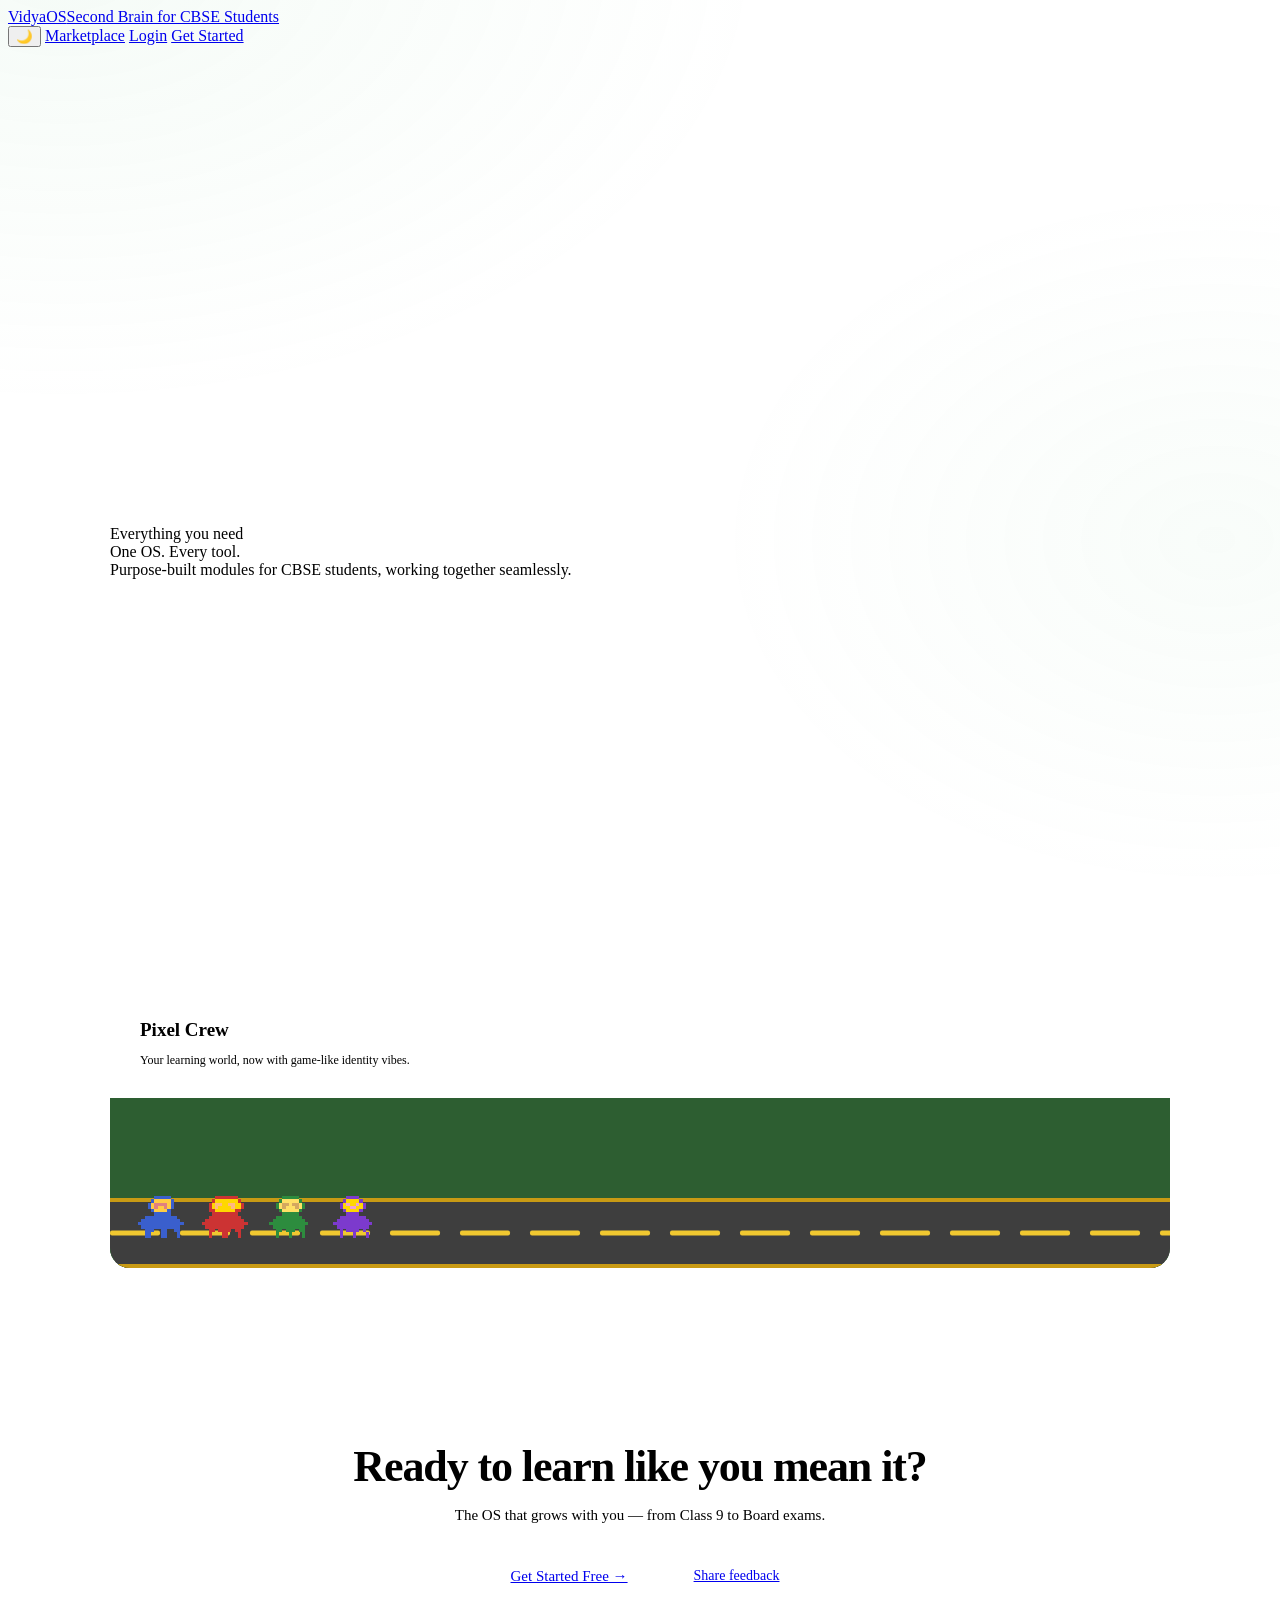
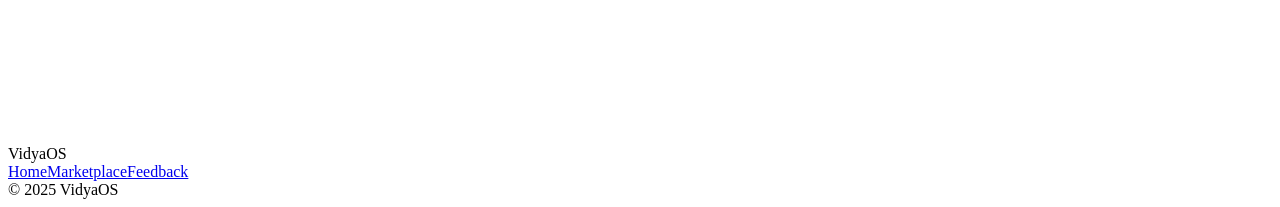
==== index.html @ 76fd6a8d "Rename marketplace index.html to index.html" ====
<!DOCTYPE html>
<html lang="en" data-theme="dark">
<head>
  <meta charset="UTF-8"/><meta name="viewport" content="width=device-width, initial-scale=1.0"/>
  <title>VidyaOS — Second Brain for CBSE Students</title>
  <link href="https://fonts.googleapis.com/css2?family=Plus+Jakarta+Sans:wght@300;400;500;600;700;800&display=swap" rel="stylesheet"/>
  <link rel="stylesheet" href="shared.css"/>
  <style>
    body::after{content:'';position:fixed;inset:0;z-index:-1;pointer-events:none;background:radial-gradient(ellipse 700px 450px at 5% -5%,rgba(125,206,148,.08),transparent),radial-gradient(ellipse 500px 350px at 95% 60%,rgba(125,206,148,.05),transparent);}
    .hero{max-width:1060px;margin:0 auto;padding:86px 32px 64px;display:grid;grid-template-columns:1fr 400px;gap:52px;align-items:center;}
    .eyebrow{display:inline-flex;align-items:center;gap:8px;padding:5px 14px;border:1px solid rgba(125,206,148,.3);border-radius:100px;background:rgba(125,206,148,.08);margin-bottom:22px;opacity:0;animation:rise .4s var(--ease-out) .15s forwards;}
    .edot{width:6px;height:6px;border-radius:50%;background:var(--lime);box-shadow:0 0 8px var(--lime);animation:pdot 2.2s ease infinite;}
    @keyframes pdot{0%,100%{opacity:1;transform:scale(1)}50%{opacity:.4;transform:scale(.7)}}
    .etxt{font-size:11px;font-weight:700;color:var(--lime);letter-spacing:.1em;text-transform:uppercase;}
    .hero-head{font-size:clamp(36px,5.2vw,62px);font-weight:800;line-height:1.06;letter-spacing:-.025em;color:var(--text);opacity:0;animation:rise .5s var(--ease-out) .25s forwards;}
    .hero-line2{display:flex;align-items:baseline;gap:.3em;white-space:nowrap;line-height:1.1;}
    .carousel-clip{display:inline-block;overflow:hidden;vertical-align:bottom;height:1.1em;}
    .carousel-inner{display:flex;flex-direction:column;transition:transform .5s cubic-bezier(.4,0,.2,1);will-change:transform;}
    .c-item{display:flex;align-items:center;height:1.1em;font-size:clamp(36px,5.2vw,62px);font-weight:800;letter-spacing:-.025em;white-space:nowrap;}
    .c-item:nth-child(1){color:var(--lime);}.c-item:nth-child(2){color:#f0a030;}.c-item:nth-child(3){color:#e0607a;}.c-item:nth-child(4){color:#60c8e8;}
    .hero-sub{font-size:17px;font-weight:400;line-height:1.65;color:var(--text2);margin:20px 0 30px;max-width:450px;opacity:0;animation:rise .5s var(--ease-out) .45s forwards;}
    .hero-btns{display:flex;gap:11px;opacity:0;animation:rise .5s var(--ease-out) .55s forwards;}
    .blg{padding:13px 28px;font-size:14px;border-radius:11px;}
    .blgg{padding:12px 22px;font-size:14px;border-radius:11px;border:1px solid var(--border2);}
    .hcard{background:var(--surface);border:1px solid var(--border);border-radius:20px;overflow:hidden;opacity:0;transform:translateY(22px) scale(.98);animation:crise .6s var(--ease-out) .5s forwards;transition:background .3s,border-color .3s;}
    @keyframes crise{to{opacity:1;transform:none}}
    .hctop{padding:12px 18px;border-bottom:1px solid var(--border);display:flex;align-items:center;justify-content:space-between;}
    .hclbl{font-size:10px;font-weight:600;color:var(--text3);letter-spacing:.08em;text-transform:uppercase;}
    .wdots{display:flex;gap:5px;}.wd{width:9px;height:9px;border-radius:50%;}
    .hcbody{padding:20px 18px;}
    .mpill{background:var(--surface2);border:1px solid var(--border);border-radius:12px;padding:16px;cursor:pointer;transition:transform .22s var(--ease),border-color .22s;will-change:transform;}
    .mpill:hover{transform:translateY(-3px);border-color:rgba(125,206,148,.35);}
    .micon{width:38px;height:38px;border-radius:9px;background:var(--lime-soft);border:1px solid rgba(125,206,148,.2);display:flex;align-items:center;justify-content:center;font-size:16px;margin-bottom:12px;}
    .mname{font-size:14px;font-weight:700;color:var(--text);margin-bottom:4px;}
    .mdesc{font-size:12px;color:var(--text2);line-height:1.55;margin-bottom:10px;}
    .mcta{font-size:11px;font-weight:700;color:var(--lime);letter-spacing:.06em;text-transform:uppercase;display:inline-flex;align-items:center;gap:4px;transition:gap .18s;cursor:pointer;}
    .mcta:hover{gap:8px;}
    .sdots{display:flex;gap:5px;margin-top:16px;justify-content:center;}
    .sdot{width:20px;height:3px;border-radius:2px;background:var(--border2);cursor:pointer;transition:background .2s,width .25s var(--ease);}
    .sdot.on{background:var(--lime);width:30px;}
    .feats{max-width:1060px;margin:0 auto;padding:0 32px 80px;}
    .fg{display:grid;grid-template-columns:repeat(3,1fr);gap:12px;}
    .fc{background:var(--surface);border:1px solid var(--border);border-radius:16px;padding:22px;text-decoration:none;display:block;position:relative;overflow:hidden;transition:transform .22s var(--ease),border-color .22s,background .3s;will-change:transform;opacity:0;transform:translateY(16px);}
    .fc::after{content:'';position:absolute;inset:0;background:radial-gradient(circle at 0% 0%,var(--lime-soft),transparent 55%);opacity:0;transition:opacity .28s;}
    .fc:hover{transform:translateY(-4px);border-color:rgba(125,206,148,.28);}.fc:hover::after{opacity:1;}
    .fc.in{animation:rise .45s var(--ease-out) forwards;}
    .fi{width:42px;height:42px;border-radius:10px;background:var(--surface2);border:1px solid var(--border);display:flex;align-items:center;justify-content:center;font-size:18px;margin-bottom:14px;transition:background .22s,border-color .22s;position:relative;z-index:1;}
    .fc:hover .fi{background:var(--lime-soft);border-color:rgba(125,206,148,.3);}
    .fn{font-size:15px;font-weight:700;color:var(--text);margin-bottom:5px;position:relative;z-index:1;}
    .fd{font-size:12px;color:var(--text2);line-height:1.65;position:relative;z-index:1;}
    .fa{position:absolute;bottom:17px;right:17px;z-index:1;font-size:13px;color:var(--text3);opacity:0;transform:translate(-4px,4px);transition:opacity .18s,transform .18s;}
    .fc:hover .fa{opacity:1;transform:none;}
    .pxs{max-width:1060px;margin:0 auto;padding:0 32px 80px;}
    .pxstage{background:var(--surface);border:1px solid var(--border);border-radius:20px;overflow:hidden;transition:background .3s,border-color .3s;}
    .pxtop{padding:26px 30px 18px;}.pxtop h3{font-size:19px;font-weight:800;color:var(--text);margin-bottom:2px;}.pxtop p{font-size:12px;color:var(--text3);}
    .rs{position:relative;height:170px;background:#2d5e31;overflow:hidden;}
    #gc{display:block;width:100%;height:100%;image-rendering:pixelated;position:absolute;top:0;left:0;}
    .rstrip{position:absolute;bottom:0;width:100%;height:70px;background:#3e3e3e;z-index:3;}
    .rstrip::before{content:'';position:absolute;top:0;left:0;right:0;height:4px;background:#c89a14;}
    .rstrip::after{content:'';position:absolute;bottom:0;left:0;right:0;height:4px;background:#c89a14;}
    .rdashes{position:absolute;top:50%;width:200%;height:5px;transform:translateY(-50%);display:flex;animation:rdsh 1.7s linear infinite;z-index:4;}
    @keyframes rdsh{from{transform:translateY(-50%) translateX(0)}to{transform:translateY(-50%) translateX(-50%)}}
    .rd{width:50px;height:5px;background:#f0c830;margin-right:20px;border-radius:2px;flex-shrink:0;}
    .pavs{position:absolute;bottom:20px;left:28px;display:flex;gap:12px;z-index:5;}
    canvas.av{image-rendering:pixelated;width:52px;height:52px;display:block;}
    .ctasec{max-width:1060px;margin:0 auto;padding:0 32px 90px;}
    .ctain{background:var(--surface);border:1px solid var(--border);border-radius:20px;padding:56px 44px;text-align:center;position:relative;overflow:hidden;transition:background .3s,border-color .3s;}
    .ctain::before{content:'';position:absolute;top:0;left:50%;transform:translateX(-50%);width:500px;height:1px;background:linear-gradient(90deg,transparent,var(--lime),transparent);}
    .ctag{position:absolute;top:-60px;left:50%;transform:translateX(-50%);width:340px;height:160px;background:radial-gradient(ellipse,var(--lime-glow),transparent 70%);pointer-events:none;}
    .ctah{font-size:clamp(24px,4vw,44px);font-weight:800;letter-spacing:-.025em;color:var(--text);margin-bottom:11px;position:relative;}
    .ctas{font-size:15px;color:var(--text2);margin-bottom:30px;position:relative;}
    .ctabtns{display:flex;align-items:center;justify-content:center;gap:12px;position:relative;}
    @media(max-width:860px){.hero{grid-template-columns:1fr;padding:60px 24px 48px;}.hcard{display:none;}.fg{grid-template-columns:repeat(2,1fr);}}
    @media(max-width:540px){.fg{grid-template-columns:1fr;}.ctain{padding:36px 22px;}.ctabtns{flex-direction:column;}}
  </style>
</head>
<body>
<nav style="animation:sdown .45s ease forwards;">
  <div class="ni">
    <a href="index.html" class="brand"><span class="bn">VidyaOS</span><span class="bt">Second Brain for CBSE Students</span></a>
    <div class="nr">
      <button class="tt" id="tt" aria-label="Toggle theme">🌙</button>
      <a href="marketplace.html" class="btn bg_">Marketplace</a>
      <a href="#" class="btn bg_">Login</a>
      <a href="#" class="btn bp">Get Started</a>
    </div>
  </div>
</nav>
<section class="hero">
  <div>
    <div class="eyebrow"><div class="edot"></div><span class="etxt">AI Learning Operating System</span></div>
    <div class="hero-head">
      CBSE learning,<br>
      <div class="hero-line2">
        <span>now&nbsp;</span>
        <span class="carousel-clip" id="clip">
          <span class="carousel-inner" id="ci">
            <span class="c-item">smarter.</span>
            <span class="c-item">faster.</span>
            <span class="c-item">together.</span>
            <span class="c-item">yours.</span>
          </span>
        </span>
      </div>
    </div>
    <p class="hero-sub">Plan your syllabus, ask Vidya your doubts, track your streak. Everything a CBSE student needs — in one place.</p>
    <div class="hero-btns">
      <a href="#" class="btn bp blg">Launch Dashboard →</a>
      <a href="#features" class="btn bg_ blgg">See what's inside</a>
    </div>
  </div>
  <div class="hcard">
    <div class="hctop"><span class="hclbl">Live module preview</span><div class="wdots"><div class="wd" style="background:#ff5f57"></div><div class="wd" style="background:#ffbd2e"></div><div class="wd" style="background:#28c840"></div></div></div>
    <div class="hcbody">
      <div class="mpill"><div class="micon" id="hi">🧠</div><div class="mname" id="hn">AI Doubt Solver</div><div class="mdesc" id="hd">Get CBSE-structured answers with steps, formulas, and exam tips.</div><span class="mcta">Open module →</span></div>
      <div class="sdots" id="sd"></div>
    </div>
  </div>
</section>
<section class="feats" id="features">
  <div class="sh rev"><span class="slbl">Everything you need</span><div class="sttl">One OS. Every tool.</div><div class="ssub">Purpose-built modules for CBSE students, working together seamlessly.</div></div>
  <div class="fg">
    <a href="#" class="fc" data-d="0"><div class="fi">🚀</div><div class="fn">Dashboard</div><div class="fd">Your AI command centre. Streaks, tasks, Vidya — one glance.</div><div class="fa">↗</div></a>
    <a href="#" class="fc" data-d="1"><div class="fi">⚡</div><div class="fn">Tasks</div><div class="fd">Drag-drop sessions with focus timers and syllabus awareness.</div><div class="fa">↗</div></a>
    <a href="#" class="fc" data-d="2"><div class="fi">💾</div><div class="fn">Memory</div><div class="fd">Smart notes, AI summaries, and spaced-repetition flashcards.</div><div class="fa">↗</div></a>
    <a href="#" class="fc" data-d="3"><div class="fi">📊</div><div class="fn">Analytics</div><div class="fd">XP, streaks, and growth charts that mean something.</div><div class="fa">↗</div></a>
    <a href="marketplace.html" class="fc" data-d="4"><div class="fi">🛒</div><div class="fn">Marketplace</div><div class="fd">Buy and sell CBSE notes, books, and study packs — peer to peer.</div><div class="fa">↗</div></a>
    <a href="#" class="fc" data-d="5"><div class="fi">🔥</div><div class="fn">Streak</div><div class="fd">Daily goals, XP rewards, streak shields to keep momentum.</div><div class="fa">↗</div></a>
  </div>
</section>
<section class="pxs">
  <div class="pxstage rev">
    <div class="pxtop"><h3>Pixel Crew</h3><p>Your learning world, now with game-like identity vibes.</p></div>
    <div class="rs"><canvas id="gc"></canvas><div class="rstrip"><div class="rdashes" id="rdashes"></div></div><div class="pavs" id="pav"></div></div>
  </div>
</section>
<section class="ctasec">
  <div class="ctain rev">
    <div class="ctag"></div>
    <h2 class="ctah">Ready to learn like you mean it?</h2>
    <p class="ctas">The OS that grows with you — from Class 9 to Board exams.</p>
    <div class="ctabtns">
      <a href="#" class="btn bp" style="padding:14px 32px;font-size:15px;border-radius:12px;">Get Started Free →</a>
      <a href="feedback.html" class="btn bg_" style="padding:13px 22px;font-size:14px;border-radius:12px;">Share feedback</a>
    </div>
  </div>
</section>
<footer><div class="fi2"><span class="fbrand">VidyaOS</span><div class="flinks"><a href="index.html">Home</a><a href="marketplace.html">Marketplace</a><a href="feedback.html">Feedback</a></div><span class="fcopy">© 2025 VidyaOS</span></div></footer>
<script>
const tt=document.getElementById('tt'),h=document.documentElement;let dk=true;
tt.onclick=()=>{dk=!dk;h.setAttribute('data-theme',dk?'dark':'light');tt.textContent=dk?'🌙':'☀️';tt.style.transform='scale(1.15) rotate(22deg)';setTimeout(()=>tt.style.transform='',280);};
// CAROUSEL — JS translateY on fixed item heights
const items=[...document.querySelectorAll('.c-item')];
const inner=document.getElementById('ci'),clip=document.getElementById('clip');
let cidx=0;
function setClip(){const h2=items[0].offsetHeight;clip.style.height=h2+'px';let maxW=0;items.forEach(it=>{maxW=Math.max(maxW,it.scrollWidth);});clip.style.width=maxW+'px';}
function nextC(){cidx=(cidx+1)%items.length;inner.style.transform=`translateY(-${cidx*items[0].offsetHeight}px)`;}
setTimeout(()=>{setClip();setInterval(nextC,2400);},300);
window.addEventListener('resize',setClip,{passive:true});
// REVEAL
document.querySelectorAll('.rev').forEach(el=>new IntersectionObserver((es,o)=>es.forEach(e=>{if(e.isIntersecting){e.target.classList.add('vis');o.unobserve(e.target);}}),{threshold:.1}).observe(el));
document.querySelectorAll('.fc').forEach(c=>new IntersectionObserver((es,o)=>es.forEach(e=>{if(e.isIntersecting){setTimeout(()=>e.target.classList.add('in'),+e.target.dataset.d*70);o.unobserve(e.target);}}),{threshold:.08}).observe(c));
// SLIDES
const sls=[{i:'🧠',n:'AI Doubt Solver',d:'CBSE answers with steps, formulas, exam tips.'},{i:'📅',n:'Focus Planner',d:'Plan sessions, run focus mode, keep streak alive.'},{i:'📚',n:'Memory Bank',d:'Notes, summaries, flashcards — synced everywhere.'}];
const sdEl=document.getElementById('sd'),hI=document.getElementById('hi'),hN=document.getElementById('hn'),hD=document.getElementById('hd'),pill=document.querySelector('.mpill');
let cur=0;sls.forEach((_,i)=>{const d=document.createElement('div');d.className='sdot'+(i===0?' on':'');d.onclick=()=>go(i);sdEl.appendChild(d);});
function go(i){cur=i;pill.style.cssText='opacity:0;transform:translateY(6px);transition:opacity .2s,transform .2s;';setTimeout(()=>{const s=sls[i];hI.textContent=s.i;hN.textContent=s.n;hD.textContent=s.d;pill.style.cssText='opacity:1;transform:none;transition:opacity .22s,transform .22s;';document.querySelectorAll('.sdot').forEach((d,j)=>d.classList.toggle('on',j===i));},130);}
setInterval(()=>go((cur+1)%sls.length),3400);
// ROAD
const rd=document.getElementById('rdashes');for(let i=0;i<48;i++){const d=document.createElement('div');d.className='rd';rd.appendChild(d);}
// SPRITES
function mkS(pal,px){const c=document.createElement('canvas');c.width=16;c.height=16;c.className='av';const ctx=c.getContext('2d');px.forEach((r,y)=>r.forEach((p,x)=>{if(p>0){ctx.fillStyle=pal[p-1];ctx.fillRect(x,y,1,1);}}));return c;}
[{pal:['#3a5fcd','#ffcc44','#e08080'],px:[[0,0,0,0,0,1,1,1,1,1,0,0,0,0,0,0],[0,0,0,0,1,2,2,2,2,2,1,0,0,0,0,0],[0,0,0,1,2,3,3,3,3,2,1,0,0,0,0,0],[0,0,0,1,2,3,2,2,3,2,1,0,0,0,0,0],[0,0,0,0,1,2,2,2,2,1,0,0,0,0,0,0],[0,0,0,0,0,1,1,1,1,1,0,0,0,0,0,0],[0,0,1,1,1,1,1,1,1,1,1,1,0,0,0,0],[0,1,1,1,1,1,1,1,1,1,1,1,1,0,0,0],[1,1,1,1,1,1,1,1,1,1,1,1,1,1,0,0],[0,1,1,1,1,1,1,1,1,1,1,1,1,0,0,0],[0,0,1,1,1,0,0,1,1,0,0,1,1,0,0,0],[0,0,1,1,0,0,0,1,1,0,0,0,1,0,0,0],[0,0,1,1,0,0,0,1,1,0,0,0,1,0,0,0],[0,0,0,0,0,0,0,0,0,0,0,0,0,0,0,0],[0,0,0,0,0,0,0,0,0,0,0,0,0,0,0,0],[0,0,0,0,0,0,0,0,0,0,0,0,0,0,0,0]]},{pal:['#cc3333','#ffd700','#ffb880'],px:[[0,0,0,0,1,1,1,1,1,1,1,0,0,0,0,0],[0,0,0,1,2,2,2,2,2,2,2,1,0,0,0,0],[0,0,1,2,3,3,2,2,3,3,2,2,1,0,0,0],[0,0,1,2,3,2,2,2,2,3,2,2,1,0,0,0],[0,0,1,1,2,2,2,2,2,2,1,1,0,0,0,0],[0,0,0,1,1,1,1,1,1,1,1,0,0,0,0,0],[0,0,1,1,1,1,1,1,1,1,1,1,0,0,0,0],[0,1,1,1,1,1,1,1,1,1,1,1,1,0,0,0],[1,1,1,1,1,1,1,1,1,1,1,1,1,1,0,0],[0,1,1,1,1,1,1,1,1,1,1,1,1,0,0,0],[0,0,1,1,0,1,1,1,1,0,1,1,0,0,0,0],[0,0,1,0,0,0,1,1,0,0,0,1,0,0,0,0],[0,0,1,0,0,0,1,1,0,0,0,1,0,0,0,0],[0,0,0,0,0,0,0,0,0,0,0,0,0,0,0,0],[0,0,0,0,0,0,0,0,0,0,0,0,0,0,0,0],[0,0,0,0,0,0,0,0,0,0,0,0,0,0,0,0]]},{pal:['#2d8c3e','#ffe066','#d4a860'],px:[[0,0,0,0,0,1,1,1,1,1,0,0,0,0,0,0],[0,0,0,0,1,2,2,2,2,2,1,0,0,0,0,0],[0,0,0,1,2,3,3,2,3,3,2,1,0,0,0,0],[0,0,0,1,2,3,2,2,2,3,2,1,0,0,0,0],[0,0,0,0,1,2,2,2,2,2,1,0,0,0,0,0],[0,0,0,0,0,1,1,1,1,1,0,0,0,0,0,0],[0,0,0,1,1,1,1,1,1,1,1,0,0,0,0,0],[0,0,1,1,1,1,1,1,1,1,1,1,0,0,0,0],[0,1,1,1,1,1,1,1,1,1,1,1,1,0,0,0],[0,0,1,1,1,1,1,1,1,1,1,1,0,0,0,0],[0,0,0,1,1,0,1,1,1,0,1,1,0,0,0,0],[0,0,0,1,0,0,0,1,0,0,0,1,0,0,0,0],[0,0,0,1,0,0,0,1,0,0,0,1,0,0,0,0],[0,0,0,0,0,0,0,0,0,0,0,0,0,0,0,0],[0,0,0,0,0,0,0,0,0,0,0,0,0,0,0,0],[0,0,0,0,0,0,0,0,0,0,0,0,0,0,0,0]]},{pal:['#7c3acd','#ffd700','#f0a0d0'],px:[[0,0,0,0,0,1,1,1,1,0,0,0,0,0,0,0],[0,0,0,0,1,2,2,2,2,1,0,0,0,0,0,0],[0,0,0,1,2,3,2,2,3,2,1,0,0,0,0,0],[0,0,0,1,2,2,3,3,2,2,1,0,0,0,0,0],[0,0,0,0,1,2,2,2,2,1,0,0,0,0,0,0],[0,0,0,0,0,1,1,1,1,0,0,0,0,0,0,0],[0,0,0,1,1,1,1,1,1,1,1,0,0,0,0,0],[0,0,1,1,1,1,1,1,1,1,1,1,0,0,0,0],[0,1,1,1,1,1,1,1,1,1,1,1,1,0,0,0],[0,0,1,1,1,1,1,1,1,1,1,1,0,0,0,0],[0,0,0,1,0,1,1,1,1,0,1,0,0,0,0,0],[0,0,0,1,0,0,0,1,0,0,0,1,0,0,0,0],[0,0,0,1,0,0,0,1,0,0,0,1,0,0,0,0],[0,0,0,0,0,0,0,0,0,0,0,0,0,0,0,0],[0,0,0,0,0,0,0,0,0,0,0,0,0,0,0,0],[0,0,0,0,0,0,0,0,0,0,0,0,0,0,0,0]]}].forEach(s=>document.getElementById('pav').appendChild(mkS(s.pal,s.px)));
// GRASS
const gC=document.getElementById('gc'),gx=gC.getContext('2d'),PX=4,GC=['#1b6120','#268a2c','#31aa38','#3cc444','#165619','#23742a'],TC=['#4ed458','#62e86c','#40c44a'];
function ig(){gC.width=gC.offsetWidth||900;gC.height=gC.offsetHeight||100;return bl();}
function bl(){const bs=[];for(let x=0;x<gC.width+PX*2;x+=PX*2)bs.push({x,col:GC[Math.floor(Math.random()*GC.length)],tip:TC[Math.floor(Math.random()*TC.length)],h:(3+Math.floor(Math.random()*5))*PX,phase:Math.random()*Math.PI*2,speed:.7+Math.random()*.9,sway:PX*(.4+Math.random()*.85)});return bs;}
let blades=ig(),raf;
function dg(ts){const t=ts/1000;gx.clearRect(0,0,gC.width,gC.height);gx.fillStyle='#1e5222';gx.fillRect(0,gC.height-PX,gC.width,PX);blades.forEach(b=>{const sw=Math.sin(t*b.speed+b.phase)*b.sway,st=Math.floor(b.h/PX);for(let i=0;i<st-1;i++){const px=Math.round((b.x+sw*(i/st))/PX)*PX,py=gC.height-(i+1)*PX;gx.fillStyle=b.col;gx.fillRect(px,py,PX,PX);}gx.fillStyle=b.tip;gx.fillRect(Math.round((b.x+sw)/PX)*PX,gC.height-b.h,PX,PX);});raf=requestAnimationFrame(dg);}
raf=requestAnimationFrame(dg);
window.addEventListener('resize',()=>{cancelAnimationFrame(raf);blades=ig();raf=requestAnimationFrame(dg);},{passive:true});
</script>
</body>
</html>
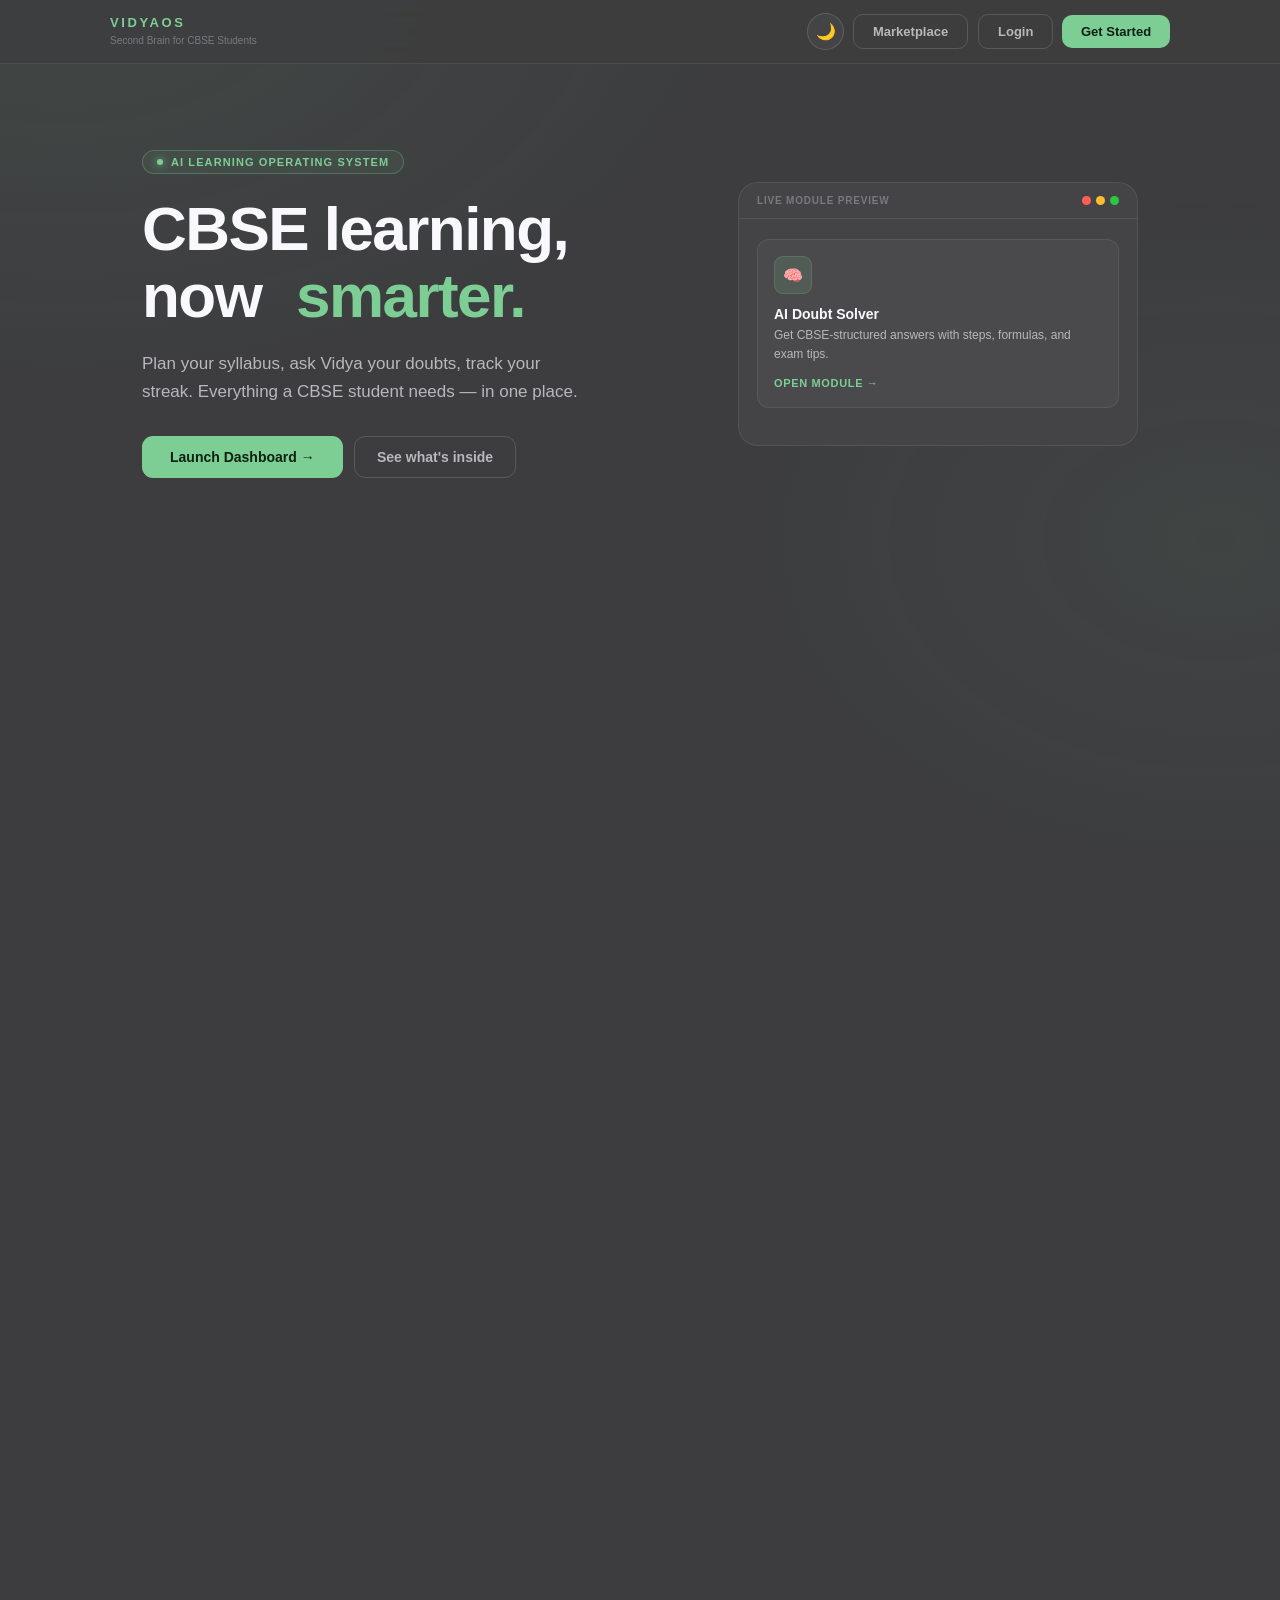
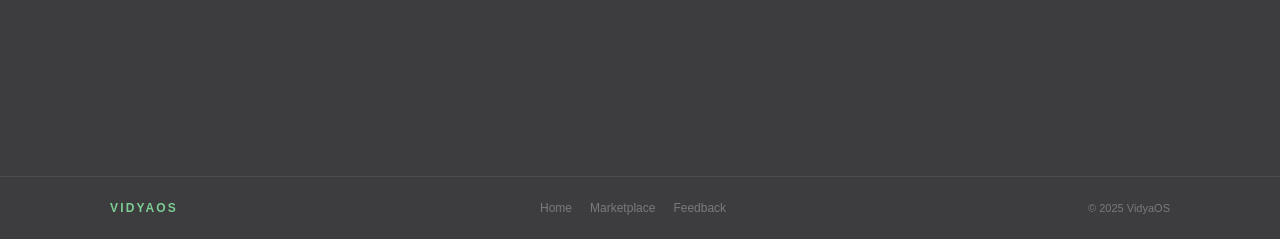
==== commit 50815382: "Implement pricing section with toggle feature Added a pricing section with plans and toggle function" ====
--- a/index.html
+++ b/index.html
@@ -179,6 +179,165 @@
 function dg(ts){const t=ts/1000;gx.clearRect(0,0,gC.width,gC.height);gx.fillStyle='#1e5222';gx.fillRect(0,gC.height-PX,gC.width,PX);blades.forEach(b=>{const sw=Math.sin(t*b.speed+b.phase)*b.sway,st=Math.floor(b.h/PX);for(let i=0;i<st-1;i++){const px=Math.round((b.x+sw*(i/st))/PX)*PX,py=gC.height-(i+1)*PX;gx.fillStyle=b.col;gx.fillRect(px,py,PX,PX);}gx.fillStyle=b.tip;gx.fillRect(Math.round((b.x+sw)/PX)*PX,gC.height-b.h,PX,PX);});raf=requestAnimationFrame(dg);}
 raf=requestAnimationFrame(dg);
 window.addEventListener('resize',()=>{cancelAnimationFrame(raf);blades=ig();raf=requestAnimationFrame(dg);},{passive:true});
+  <!-- ================= PRICING SECTION START ================= -->
+<section class="bg-zinc-50 font-sans text-zinc-900 pb-20 pt-20" id="pricing">
+  <!-- Header -->
+  <div class="max-w-7xl mx-auto px-4 text-center mb-16">
+    <div class="inline-flex items-center gap-2 px-3 py-1 rounded-full bg-indigo-50 border border-indigo-100 text-indigo-600 text-sm font-medium mb-6 font-mono">
+      <span class="flex h-2 w-2 rounded-full bg-indigo-600"></span>
+      VidyaOS v2.0 Pricing
+    </div>
+    <h2 class="text-4xl md:text-5xl font-bold tracking-tight text-zinc-900 mb-4">Ready to learn like you mean it?</h2>
+    <p class="text-lg text-zinc-600 max-w-2xl mx-auto mb-10">The OS that grows with you — from Class 9 to Board exams. Compare our plans and choose the blueprint that fits your study style.</p>
+
+    <!-- Monthly / Yearly Toggle -->
+    <div class="flex items-center justify-center gap-3">
+      <span id="monthly-label" class="text-sm font-medium text-zinc-500 transition-colors">Monthly</span>
+      <button id="billing-toggle" onclick="toggleBilling()" class="relative inline-flex h-6 w-11 items-center rounded-full bg-indigo-600 transition-colors focus:outline-none">
+        <!-- The Toggle Knob -->
+        <span id="toggle-knob" class="inline-block h-4 w-4 transform rounded-full bg-white shadow transition-transform translate-x-6"></span>
+      </button>
+      <span id="yearly-label" class="text-sm font-medium text-zinc-900 flex items-center gap-2 transition-colors">
+        Yearly <span class="px-2 py-0.5 rounded-full bg-emerald-100 text-emerald-800 text-xs font-bold uppercase tracking-wide">Save 20%</span>
+      </span>
+    </div>
+  </div>
+
+  <!-- Pricing Table -->
+  <div class="max-w-5xl mx-auto px-4 overflow-x-auto pb-10">
+    <table class="w-full text-left border-collapse min-w-[800px]">
+      <thead>
+        <tr>
+          <th class="w-1/4 pb-8 pl-4 pr-4 align-bottom">
+            <div class="text-xl font-bold font-mono tracking-tight">Compare plans</div>
+          </th>
+          
+          <!-- Starter Plan -->
+          <th class="w-1/4 pb-8 px-4 text-center align-bottom">
+            <div class="rounded-3xl p-6 border border-zinc-200 bg-white">
+              <h3 class="text-lg font-bold text-zinc-900 mb-2">Starter</h3>
+              <div class="flex items-baseline justify-center gap-1 mb-4">
+                <span class="text-4xl font-bold tracking-tight text-zinc-900">Free</span>
+              </div>
+              <p class="text-xs text-zinc-500 mb-6 font-normal">Get organized and track your syllabus.</p>
+              <button class="w-full py-2.5 px-4 rounded-xl font-semibold text-sm transition-all bg-zinc-800 text-white hover:bg-zinc-700 active:scale-95">Get Started</button>
+            </div>
+          </th>
+
+          <!-- Pro Plan -->
+          <th class="w-1/4 pb-8 px-4 text-center align-bottom relative">
+            <div class="absolute top-0 left-1/2 -translate-x-1/2 -translate-y-6">
+              <span class="bg-indigo-600 text-white text-xs font-bold px-3 py-1 rounded-full uppercase tracking-wider">Most Popular</span>
+            </div>
+            <div class="rounded-3xl p-6 border border-indigo-200 bg-white shadow-xl shadow-indigo-900/5">
+              <h3 class="text-lg font-bold text-zinc-900 mb-2">Pro</h3>
+              <div class="flex items-baseline justify-center gap-1 mb-4 h-10 transition-all">
+                <span id="price-pro" class="text-4xl font-bold tracking-tight text-zinc-900 transition-opacity duration-300">₹239</span>
+                <span class="text-sm text-zinc-500 font-medium">/mo</span>
+              </div>
+              <p class="text-xs text-zinc-500 mb-6 font-normal">Unlock Vidya AI and spaced-repetition.</p>
+              <button class="w-full py-2.5 px-4 rounded-xl font-semibold text-sm transition-all bg-indigo-600 text-white hover:bg-indigo-500 active:scale-95 shadow-lg shadow-indigo-500/20">Upgrade to Pro</button>
+            </div>
+          </th>
+
+          <!-- Legend Plan -->
+          <th class="w-1/4 pb-8 px-4 text-center align-bottom">
+            <div class="rounded-3xl p-6 border border-zinc-200 bg-white">
+              <h3 class="text-lg font-bold text-zinc-900 mb-2">Legend</h3>
+              <div class="flex items-baseline justify-center gap-1 mb-4 h-10">
+                <span id="price-legend" class="text-4xl font-bold tracking-tight text-zinc-900 transition-opacity duration-300">₹479</span>
+                <span class="text-sm text-zinc-500 font-medium">/mo</span>
+              </div>
+              <p class="text-xs text-zinc-500 mb-6 font-normal">The OS for 95%+ board achievers.</p>
+              <button class="w-full py-2.5 px-4 rounded-xl font-semibold text-sm transition-all bg-zinc-800 text-white hover:bg-zinc-700 active:scale-95">Go Legend</button>
+            </div>
+          </th>
+        </tr>
+      </thead>
+      
+      <tbody class="divide-y divide-zinc-200 border-t border-zinc-200">
+        <!-- Category header -->
+        <tr>
+          <th colspan="4" class="py-6 pl-4 text-sm font-bold tracking-wider text-zinc-900 uppercase pt-12">Core Productivity</th>
+        </tr>
+        
+        <!-- Feature Rows -->
+        <tr class="hover:bg-black/[0.02]">
+          <td class="py-4 pl-4 font-medium text-sm text-zinc-700">Syllabus Tracker</td>
+          <td class="text-center py-4 text-indigo-500">✓</td>
+          <td class="text-center py-4 text-indigo-500">✓</td>
+          <td class="text-center py-4 text-indigo-500">✓</td>
+        </tr>
+        <tr class="hover:bg-black/[0.02]">
+          <td class="py-4 pl-4 font-medium text-sm text-zinc-700">Smart Notes Storage</td>
+          <td class="text-center py-4 text-sm font-mono">50 Notes</td>
+          <td class="text-center py-4 text-sm font-mono">Unlimited</td>
+          <td class="text-center py-4 text-sm font-mono">Unlimited</td>
+        </tr>
+
+        <!-- Category header -->
+        <tr>
+          <th colspan="4" class="py-6 pl-4 text-sm font-bold tracking-wider text-zinc-900 uppercase pt-8">Vidya AI Superpowers</th>
+        </tr>
+        <tr class="hover:bg-black/[0.02]">
+          <td class="py-4 pl-4 font-medium text-sm text-zinc-700">AI Doubt Resolution</td>
+          <td class="text-center py-4 text-sm font-mono">10 / day</td>
+          <td class="text-center py-4 text-sm font-mono">Unlimited</td>
+          <td class="text-center py-4 text-sm font-mono">Unlimited</td>
+        </tr>
+        <tr class="hover:bg-black/[0.02]">
+          <td class="py-4 pl-4 font-medium text-sm text-zinc-700">Priority Processing (GPT-4)</td>
+          <td class="text-center py-4 text-zinc-300">—</td>
+          <td class="text-center py-4 text-zinc-300">—</td>
+          <td class="text-center py-4 text-indigo-500">✓</td>
+        </tr>
+      </tbody>
+    </table>
+  </div>
+</section>
+
+<!-- Lightweight Javascript to handle the Monthly / Yearly flip animation -->
+<script>
+  let isYearly = true;
+  
+  function toggleBilling() {
+    isYearly = !isYearly;
+    const knob = document.getElementById('toggle-knob');
+    const bgToggle = document.getElementById('billing-toggle');
+    const mLabel = document.getElementById('monthly-label');
+    const yLabel = document.getElementById('yearly-label');
+    
+    // Animate numbers by fading them out and in
+    const pricePro = document.getElementById('price-pro');
+    const priceLegend = document.getElementById('price-legend');
+    
+    pricePro.style.opacity = '0';
+    priceLegend.style.opacity = '0';
+    
+    setTimeout(() => {
+      if(isYearly) {
+        knob.classList.replace('translate-x-1', 'translate-x-6');
+        bgToggle.classList.replace('bg-zinc-300', 'bg-indigo-600');
+        mLabel.classList.replace('text-zinc-900', 'text-zinc-500');
+        yLabel.classList.replace('text-zinc-500', 'text-zinc-900');
+        
+        pricePro.innerText = '₹239';
+        priceLegend.innerText = '₹479';
+      } else {
+        knob.classList.replace('translate-x-6', 'translate-x-1');
+        bgToggle.classList.replace('bg-indigo-600', 'bg-zinc-300');
+        mLabel.classList.replace('text-zinc-500', 'text-zinc-900');
+        yLabel.classList.replace('text-zinc-900', 'text-zinc-500');
+        
+        pricePro.innerText = '₹299';
+        priceLegend.innerText = '₹599';
+      }
+      pricePro.style.opacity = '1';
+      priceLegend.style.opacity = '1';
+    }, 200); // 200ms delay to allow it to fade out smoothly before switching text
+  }
+</script>
+<!-- ================= PRICING SECTION END ================= -->
 </script>
 </body>
 </html>
--- a/shared.css
+++ b/shared.css
@@ -0,0 +1,48 @@
+@import url('https://fonts.googleapis.com/css2?family=Plus+Jakarta+Sans:wght@300;400;500;600;700;800&display=swap');
+*,*::before,*::after{box-sizing:border-box;margin:0;padding:0}
+html{-webkit-font-smoothing:antialiased;scroll-behavior:smooth}
+:root{
+  --lime:#7dce94;--lime-dark:#5db578;--lime-soft:rgba(125,206,148,.14);--lime-glow:rgba(125,206,148,.22);
+  --bg:#3d3d3f;--surface:#444446;--surface2:#4a4a4c;--surface3:#505053;
+  --border:rgba(255,255,255,.08);--border2:rgba(255,255,255,.15);
+  --text:#f9f8fd;--text2:#b8b7bc;--text3:#7a797e;
+  --red:#e05555;--amber:#f0a030;--blue:#60c8e8;
+  --ease:cubic-bezier(.4,0,.2,1);--ease-out:cubic-bezier(0,0,.2,1);--ease-spring:cubic-bezier(.34,1.56,.64,1);
+  --font:'Plus Jakarta Sans',sans-serif;
+}
+[data-theme=light]{
+  --bg:#f9f8fd;--surface:#fff;--surface2:#f6f5f3;--surface3:#eeecf0;
+  --border:rgba(0,0,0,.07);--border2:rgba(0,0,0,.13);
+  --text:#1a1a1c;--text2:#555458;--text3:#8f8e94;
+}
+body{font-family:var(--font);background:var(--bg);color:var(--text);overflow-x:hidden;transition:background .3s,color .3s;min-height:100vh;}
+@keyframes rise{from{opacity:0;transform:translateY(16px)}to{opacity:1;transform:none}}
+@keyframes sdown{from{opacity:0;transform:translateY(-8px)}to{opacity:1;transform:none}}
+nav{position:sticky;top:0;z-index:200;padding:13px 32px;background:color-mix(in srgb,var(--bg) 82%,transparent);backdrop-filter:blur(20px);border-bottom:1px solid var(--border);transition:background .3s;}
+.ni{max-width:1060px;margin:0 auto;display:flex;align-items:center;justify-content:space-between;}
+.brand{text-decoration:none;}
+.bn{font-size:13px;font-weight:800;letter-spacing:.2em;color:var(--lime);text-transform:uppercase;display:block;}
+.bt{font-size:10px;color:var(--text3);}
+.nr{display:flex;align-items:center;gap:9px;}
+.tt{width:37px;height:37px;border-radius:50%;background:var(--surface);border:1px solid var(--border2);cursor:pointer;display:flex;align-items:center;justify-content:center;font-size:16px;transition:transform .25s var(--ease-spring),background .2s;will-change:transform;line-height:1;}
+.tt:hover{transform:scale(1.1) rotate(15deg);background:var(--surface2);}
+.tt:active{transform:scale(.93);}
+.btn{font-family:var(--font);font-size:13px;font-weight:600;padding:9px 19px;border-radius:10px;border:none;cursor:pointer;transition:transform .2s var(--ease),background .2s,opacity .2s;will-change:transform;text-decoration:none;display:inline-flex;align-items:center;gap:6px;}
+.btn:active{transform:scale(.96);}
+.bg_{background:transparent;color:var(--text2);border:1px solid var(--border2);}
+.bg_:hover{background:var(--surface);color:var(--text);transform:translateY(-1px);}
+.bp{background:var(--lime);color:#0d2012;font-weight:700;}
+.bp:hover{background:var(--lime-dark);transform:translateY(-1px);}
+footer{border-top:1px solid var(--border);padding:24px 32px;transition:border-color .3s;}
+.fi2{max-width:1060px;margin:0 auto;display:flex;align-items:center;justify-content:space-between;flex-wrap:wrap;gap:10px;}
+.fbrand{font-size:12px;font-weight:800;letter-spacing:.18em;color:var(--lime);text-transform:uppercase;}
+.flinks{display:flex;gap:18px;}
+.flinks a{font-size:12px;color:var(--text3);text-decoration:none;transition:color .2s;}
+.flinks a:hover{color:var(--text);}
+.fcopy{font-size:11px;color:var(--text3);}
+.rev{opacity:0;transform:translateY(20px);transition:opacity .5s var(--ease-out),transform .5s var(--ease-out);}
+.rev.vis{opacity:1;transform:none;}
+.sh{text-align:center;margin-bottom:36px;}
+.slbl{display:inline-block;font-size:10px;font-weight:700;letter-spacing:.14em;text-transform:uppercase;color:var(--lime);margin-bottom:8px;}
+.sttl{font-size:clamp(22px,3vw,36px);font-weight:800;letter-spacing:-.02em;color:var(--text);}
+.ssub{font-size:14px;color:var(--text2);margin-top:6px;}
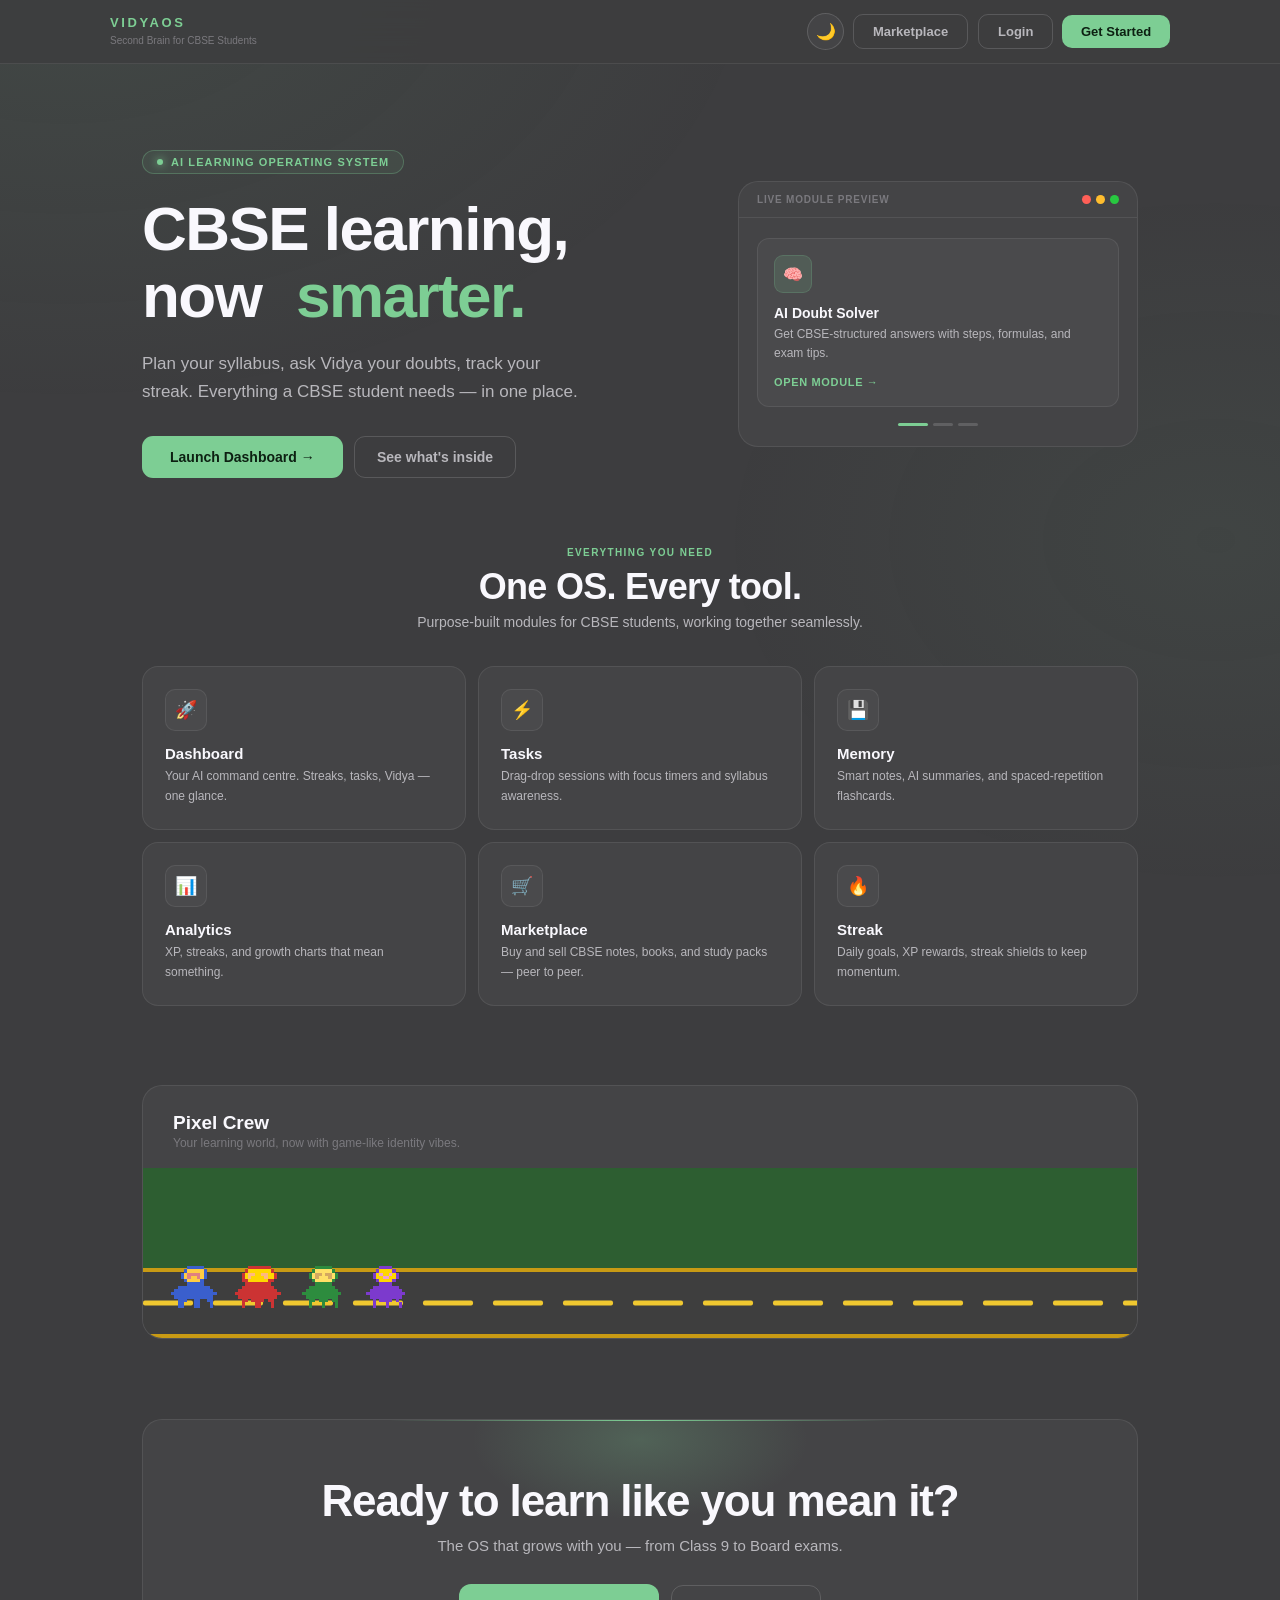
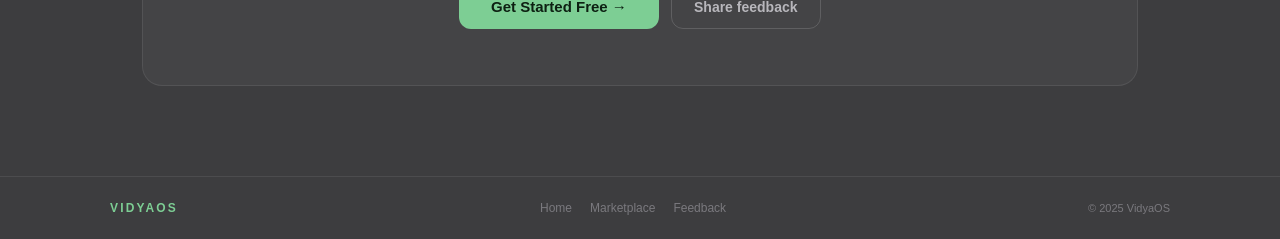
==== commit 8982c43b: "Delete pricing section from index.html Removed the entire pricing section from the HTML file." ====
--- a/index.html
+++ b/index.html
@@ -179,165 +179,6 @@
 function dg(ts){const t=ts/1000;gx.clearRect(0,0,gC.width,gC.height);gx.fillStyle='#1e5222';gx.fillRect(0,gC.height-PX,gC.width,PX);blades.forEach(b=>{const sw=Math.sin(t*b.speed+b.phase)*b.sway,st=Math.floor(b.h/PX);for(let i=0;i<st-1;i++){const px=Math.round((b.x+sw*(i/st))/PX)*PX,py=gC.height-(i+1)*PX;gx.fillStyle=b.col;gx.fillRect(px,py,PX,PX);}gx.fillStyle=b.tip;gx.fillRect(Math.round((b.x+sw)/PX)*PX,gC.height-b.h,PX,PX);});raf=requestAnimationFrame(dg);}
 raf=requestAnimationFrame(dg);
 window.addEventListener('resize',()=>{cancelAnimationFrame(raf);blades=ig();raf=requestAnimationFrame(dg);},{passive:true});
-  <!-- ================= PRICING SECTION START ================= -->
-<section class="bg-zinc-50 font-sans text-zinc-900 pb-20 pt-20" id="pricing">
-  <!-- Header -->
-  <div class="max-w-7xl mx-auto px-4 text-center mb-16">
-    <div class="inline-flex items-center gap-2 px-3 py-1 rounded-full bg-indigo-50 border border-indigo-100 text-indigo-600 text-sm font-medium mb-6 font-mono">
-      <span class="flex h-2 w-2 rounded-full bg-indigo-600"></span>
-      VidyaOS v2.0 Pricing
-    </div>
-    <h2 class="text-4xl md:text-5xl font-bold tracking-tight text-zinc-900 mb-4">Ready to learn like you mean it?</h2>
-    <p class="text-lg text-zinc-600 max-w-2xl mx-auto mb-10">The OS that grows with you — from Class 9 to Board exams. Compare our plans and choose the blueprint that fits your study style.</p>
-
-    <!-- Monthly / Yearly Toggle -->
-    <div class="flex items-center justify-center gap-3">
-      <span id="monthly-label" class="text-sm font-medium text-zinc-500 transition-colors">Monthly</span>
-      <button id="billing-toggle" onclick="toggleBilling()" class="relative inline-flex h-6 w-11 items-center rounded-full bg-indigo-600 transition-colors focus:outline-none">
-        <!-- The Toggle Knob -->
-        <span id="toggle-knob" class="inline-block h-4 w-4 transform rounded-full bg-white shadow transition-transform translate-x-6"></span>
-      </button>
-      <span id="yearly-label" class="text-sm font-medium text-zinc-900 flex items-center gap-2 transition-colors">
-        Yearly <span class="px-2 py-0.5 rounded-full bg-emerald-100 text-emerald-800 text-xs font-bold uppercase tracking-wide">Save 20%</span>
-      </span>
-    </div>
-  </div>
-
-  <!-- Pricing Table -->
-  <div class="max-w-5xl mx-auto px-4 overflow-x-auto pb-10">
-    <table class="w-full text-left border-collapse min-w-[800px]">
-      <thead>
-        <tr>
-          <th class="w-1/4 pb-8 pl-4 pr-4 align-bottom">
-            <div class="text-xl font-bold font-mono tracking-tight">Compare plans</div>
-          </th>
-          
-          <!-- Starter Plan -->
-          <th class="w-1/4 pb-8 px-4 text-center align-bottom">
-            <div class="rounded-3xl p-6 border border-zinc-200 bg-white">
-              <h3 class="text-lg font-bold text-zinc-900 mb-2">Starter</h3>
-              <div class="flex items-baseline justify-center gap-1 mb-4">
-                <span class="text-4xl font-bold tracking-tight text-zinc-900">Free</span>
-              </div>
-              <p class="text-xs text-zinc-500 mb-6 font-normal">Get organized and track your syllabus.</p>
-              <button class="w-full py-2.5 px-4 rounded-xl font-semibold text-sm transition-all bg-zinc-800 text-white hover:bg-zinc-700 active:scale-95">Get Started</button>
-            </div>
-          </th>
-
-          <!-- Pro Plan -->
-          <th class="w-1/4 pb-8 px-4 text-center align-bottom relative">
-            <div class="absolute top-0 left-1/2 -translate-x-1/2 -translate-y-6">
-              <span class="bg-indigo-600 text-white text-xs font-bold px-3 py-1 rounded-full uppercase tracking-wider">Most Popular</span>
-            </div>
-            <div class="rounded-3xl p-6 border border-indigo-200 bg-white shadow-xl shadow-indigo-900/5">
-              <h3 class="text-lg font-bold text-zinc-900 mb-2">Pro</h3>
-              <div class="flex items-baseline justify-center gap-1 mb-4 h-10 transition-all">
-                <span id="price-pro" class="text-4xl font-bold tracking-tight text-zinc-900 transition-opacity duration-300">₹239</span>
-                <span class="text-sm text-zinc-500 font-medium">/mo</span>
-              </div>
-              <p class="text-xs text-zinc-500 mb-6 font-normal">Unlock Vidya AI and spaced-repetition.</p>
-              <button class="w-full py-2.5 px-4 rounded-xl font-semibold text-sm transition-all bg-indigo-600 text-white hover:bg-indigo-500 active:scale-95 shadow-lg shadow-indigo-500/20">Upgrade to Pro</button>
-            </div>
-          </th>
-
-          <!-- Legend Plan -->
-          <th class="w-1/4 pb-8 px-4 text-center align-bottom">
-            <div class="rounded-3xl p-6 border border-zinc-200 bg-white">
-              <h3 class="text-lg font-bold text-zinc-900 mb-2">Legend</h3>
-              <div class="flex items-baseline justify-center gap-1 mb-4 h-10">
-                <span id="price-legend" class="text-4xl font-bold tracking-tight text-zinc-900 transition-opacity duration-300">₹479</span>
-                <span class="text-sm text-zinc-500 font-medium">/mo</span>
-              </div>
-              <p class="text-xs text-zinc-500 mb-6 font-normal">The OS for 95%+ board achievers.</p>
-              <button class="w-full py-2.5 px-4 rounded-xl font-semibold text-sm transition-all bg-zinc-800 text-white hover:bg-zinc-700 active:scale-95">Go Legend</button>
-            </div>
-          </th>
-        </tr>
-      </thead>
-      
-      <tbody class="divide-y divide-zinc-200 border-t border-zinc-200">
-        <!-- Category header -->
-        <tr>
-          <th colspan="4" class="py-6 pl-4 text-sm font-bold tracking-wider text-zinc-900 uppercase pt-12">Core Productivity</th>
-        </tr>
-        
-        <!-- Feature Rows -->
-        <tr class="hover:bg-black/[0.02]">
-          <td class="py-4 pl-4 font-medium text-sm text-zinc-700">Syllabus Tracker</td>
-          <td class="text-center py-4 text-indigo-500">✓</td>
-          <td class="text-center py-4 text-indigo-500">✓</td>
-          <td class="text-center py-4 text-indigo-500">✓</td>
-        </tr>
-        <tr class="hover:bg-black/[0.02]">
-          <td class="py-4 pl-4 font-medium text-sm text-zinc-700">Smart Notes Storage</td>
-          <td class="text-center py-4 text-sm font-mono">50 Notes</td>
-          <td class="text-center py-4 text-sm font-mono">Unlimited</td>
-          <td class="text-center py-4 text-sm font-mono">Unlimited</td>
-        </tr>
-
-        <!-- Category header -->
-        <tr>
-          <th colspan="4" class="py-6 pl-4 text-sm font-bold tracking-wider text-zinc-900 uppercase pt-8">Vidya AI Superpowers</th>
-        </tr>
-        <tr class="hover:bg-black/[0.02]">
-          <td class="py-4 pl-4 font-medium text-sm text-zinc-700">AI Doubt Resolution</td>
-          <td class="text-center py-4 text-sm font-mono">10 / day</td>
-          <td class="text-center py-4 text-sm font-mono">Unlimited</td>
-          <td class="text-center py-4 text-sm font-mono">Unlimited</td>
-        </tr>
-        <tr class="hover:bg-black/[0.02]">
-          <td class="py-4 pl-4 font-medium text-sm text-zinc-700">Priority Processing (GPT-4)</td>
-          <td class="text-center py-4 text-zinc-300">—</td>
-          <td class="text-center py-4 text-zinc-300">—</td>
-          <td class="text-center py-4 text-indigo-500">✓</td>
-        </tr>
-      </tbody>
-    </table>
-  </div>
-</section>
-
-<!-- Lightweight Javascript to handle the Monthly / Yearly flip animation -->
-<script>
-  let isYearly = true;
-  
-  function toggleBilling() {
-    isYearly = !isYearly;
-    const knob = document.getElementById('toggle-knob');
-    const bgToggle = document.getElementById('billing-toggle');
-    const mLabel = document.getElementById('monthly-label');
-    const yLabel = document.getElementById('yearly-label');
-    
-    // Animate numbers by fading them out and in
-    const pricePro = document.getElementById('price-pro');
-    const priceLegend = document.getElementById('price-legend');
-    
-    pricePro.style.opacity = '0';
-    priceLegend.style.opacity = '0';
-    
-    setTimeout(() => {
-      if(isYearly) {
-        knob.classList.replace('translate-x-1', 'translate-x-6');
-        bgToggle.classList.replace('bg-zinc-300', 'bg-indigo-600');
-        mLabel.classList.replace('text-zinc-900', 'text-zinc-500');
-        yLabel.classList.replace('text-zinc-500', 'text-zinc-900');
-        
-        pricePro.innerText = '₹239';
-        priceLegend.innerText = '₹479';
-      } else {
-        knob.classList.replace('translate-x-6', 'translate-x-1');
-        bgToggle.classList.replace('bg-indigo-600', 'bg-zinc-300');
-        mLabel.classList.replace('text-zinc-500', 'text-zinc-900');
-        yLabel.classList.replace('text-zinc-900', 'text-zinc-500');
-        
-        pricePro.innerText = '₹299';
-        priceLegend.innerText = '₹599';
-      }
-      pricePro.style.opacity = '1';
-      priceLegend.style.opacity = '1';
-    }, 200); // 200ms delay to allow it to fade out smoothly before switching text
-  }
-</script>
-<!-- ================= PRICING SECTION END ================= -->
 </script>
 </body>
 </html>
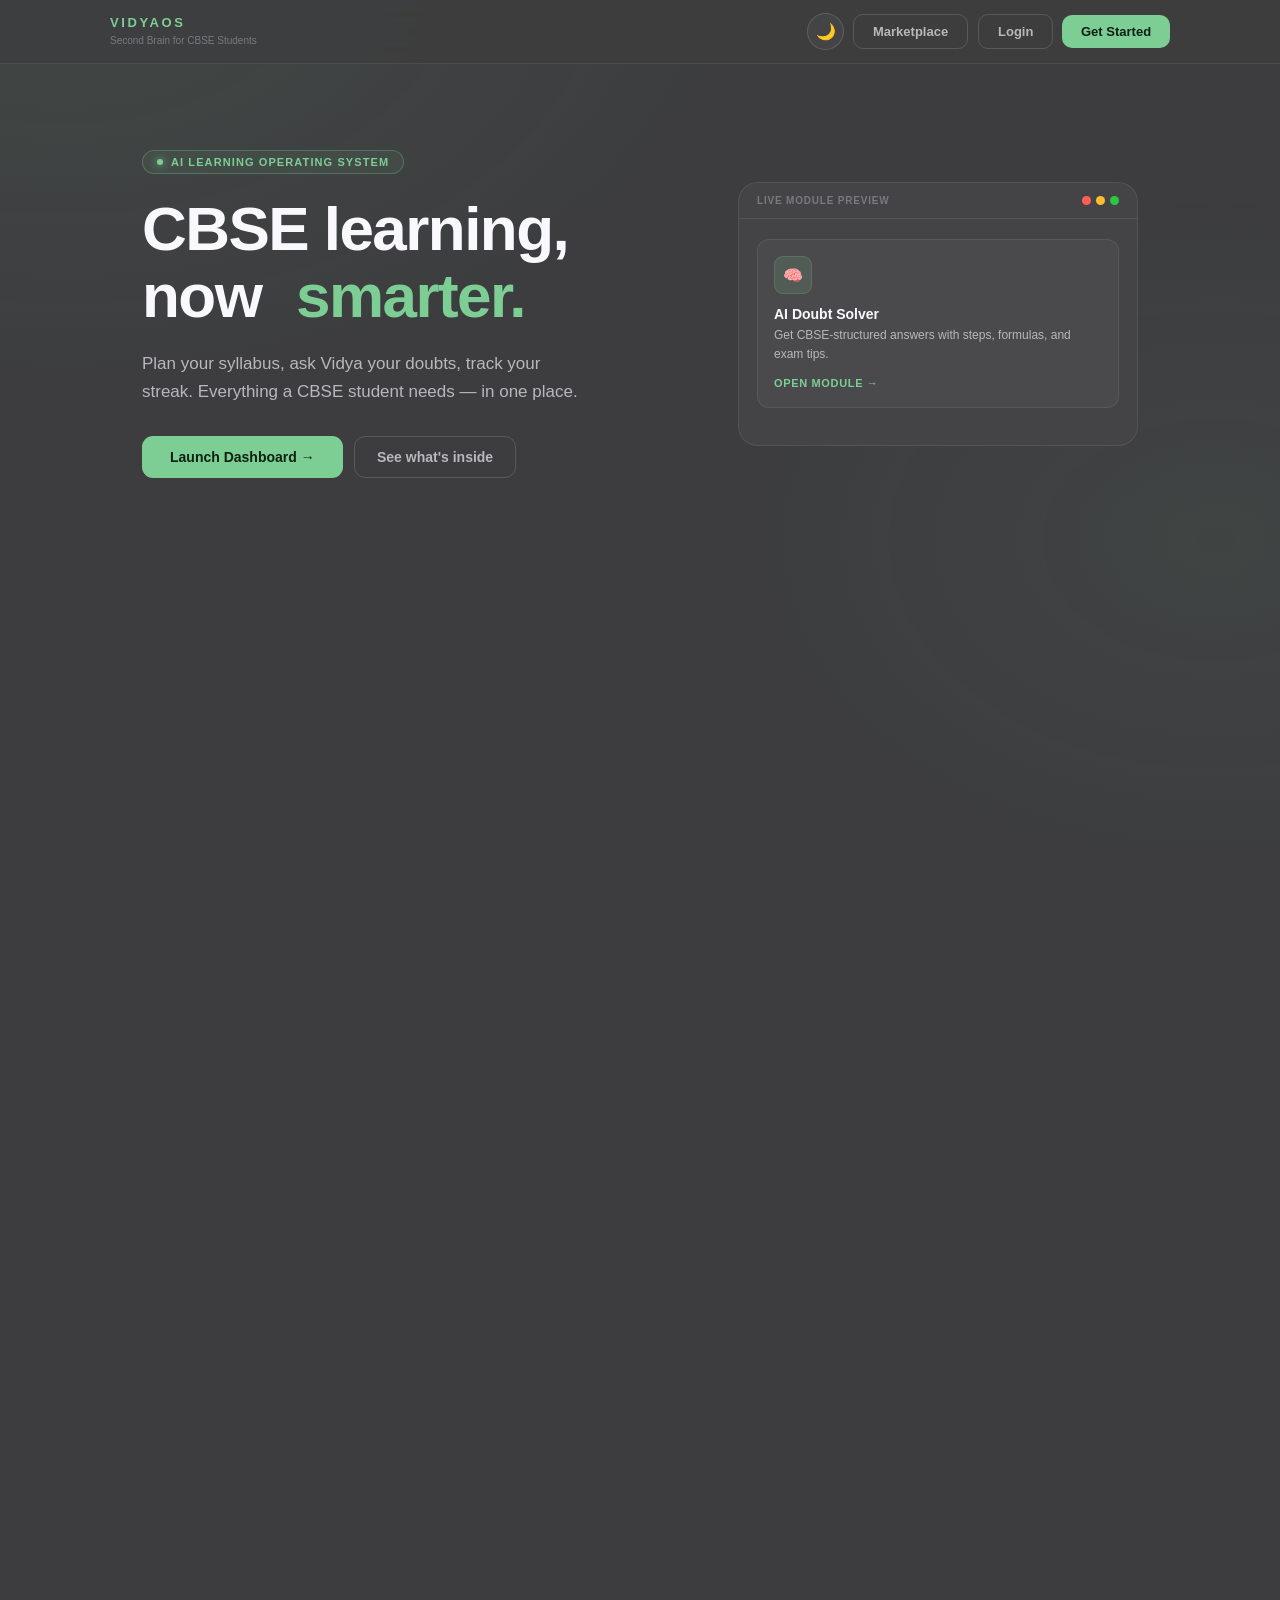
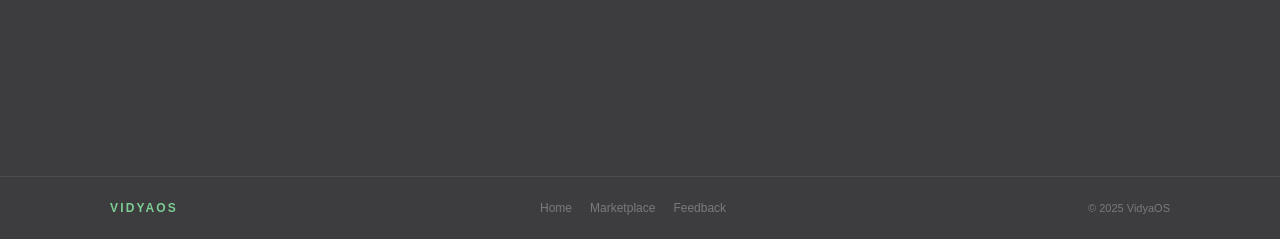
==== commit 08c60445: "Implement pricing section in index.html Added a pricing section with plans and features." ====
--- a/index.html
+++ b/index.html
@@ -179,6 +179,180 @@
 function dg(ts){const t=ts/1000;gx.clearRect(0,0,gC.width,gC.height);gx.fillStyle='#1e5222';gx.fillRect(0,gC.height-PX,gC.width,PX);blades.forEach(b=>{const sw=Math.sin(t*b.speed+b.phase)*b.sway,st=Math.floor(b.h/PX);for(let i=0;i<st-1;i++){const px=Math.round((b.x+sw*(i/st))/PX)*PX,py=gC.height-(i+1)*PX;gx.fillStyle=b.col;gx.fillRect(px,py,PX,PX);}gx.fillStyle=b.tip;gx.fillRect(Math.round((b.x+sw)/PX)*PX,gC.height-b.h,PX,PX);});raf=requestAnimationFrame(dg);}
 raf=requestAnimationFrame(dg);
 window.addEventListener('resize',()=>{cancelAnimationFrame(raf);blades=ig();raf=requestAnimationFrame(dg);},{passive:true});
+  <!-- Pricing Section Start -->
+<section id="pricing" class="min-h-screen bg-zinc-50 font-sans text-zinc-900 selection:bg-indigo-100 selection:text-indigo-900 pb-20">
+  <!-- Header Section -->
+  <div class="max-w-7xl mx-auto px-4 sm:px-6 lg:px-8 pt-24 pb-16 text-center">
+    <div class="inline-flex items-center gap-2 px-3 py-1 rounded-full bg-indigo-50 border border-indigo-100 text-indigo-600 text-sm font-medium mb-6 font-mono">
+      <span class="flex h-2 w-2 rounded-full bg-indigo-600"></span>
+      VidyaOS v2.0 Pricing
+    </div>
+    <h1 class="text-4xl md:text-5xl font-bold tracking-tight text-zinc-900 mb-4">
+      Ready to learn like you mean it?
+    </h1>
+    <p class="text-lg text-zinc-600 max-w-2xl mx-auto mb-10">
+      The OS that grows with you — from Class 9 to Board exams. Compare our plans and choose the blueprint that fits your study style.
+    </p>
+
+    <!-- Billing Toggle -->
+    <div class="flex items-center justify-center gap-3">
+      <span id="monthly-label" class="text-sm font-medium text-zinc-500 transition-colors">Monthly</span>
+      <button id="billing-toggle" class="relative inline-flex h-6 w-11 items-center rounded-full bg-zinc-200 transition-colors focus:outline-none focus:ring-2 focus:ring-indigo-500 focus:ring-offset-2">
+        <span id="toggle-thumb" class="inline-block h-4 w-4 transform rounded-full bg-white shadow transition-transform translate-x-6"></span>
+      </button>
+      <span id="yearly-label" class="text-sm font-medium flex items-center gap-2 text-zinc-900 transition-colors">
+        Yearly <span class="px-2 py-0.5 rounded-full bg-emerald-100 text-emerald-800 text-xs font-bold leading-none tracking-wide uppercase">Save 20%</span>
+      </span>
+    </div>
+  </div>
+
+  <!-- Pricing Comparison Table Desktop -->
+  <div class="max-w-6xl mx-auto px-4 sm:px-6 lg:px-8 hidden lg:block">
+    <table class="w-full text-left border-collapse">
+      <thead class="sticky top-0 bg-zinc-50/90 backdrop-blur-md z-10">
+        <tr>
+          <th class="w-1/4 pb-8 pl-4 pr-4 align-bottom">
+            <div class="text-xl font-bold font-mono tracking-tight">Compare plans</div>
+          </th>
+          
+          <!-- Starter Plan -->
+          <th class="w-1/4 pb-8 px-4 text-center align-bottom relative">
+            <div class="rounded-3xl p-6 border border-zinc-200 bg-white">
+              <h3 class="text-lg font-bold text-zinc-900 mb-2">Starter</h3>
+              <div class="flex items-baseline justify-center gap-1 mb-4 h-[40px]">
+                <span class="text-4xl font-bold tracking-tight text-zinc-900">Free</span>
+              </div>
+              <p class="text-xs text-zinc-500 mb-6 h-8 text-balance">Get organized and track your syllabus.</p>
+              <button class="plan-btn w-full py-2.5 px-4 rounded-xl font-semibold text-sm transition-all bg-zinc-800 text-white hover:bg-zinc-700">
+                <span class="btn-text">Get Started</span>
+              </button>
+            </div>
+          </th>
+
+          <!-- Pro Plan -->
+          <th class="w-1/4 pb-8 px-4 text-center align-bottom relative">
+            <div class="absolute top-0 left-1/2 -translate-x-1/2 -translate-y-6">
+              <span class="bg-indigo-600 text-white text-xs font-bold px-3 py-1 rounded-full uppercase tracking-wider">Most Popular</span>
+            </div>
+            <div class="rounded-3xl p-6 border border-indigo-200 bg-white shadow-xl shadow-indigo-900/5">
+              <h3 class="text-lg font-bold text-zinc-900 mb-2">Pro</h3>
+              <div class="flex items-baseline justify-center gap-1 mb-4 h-[40px]">
+                <span class="price-val text-4xl font-bold tracking-tight text-zinc-900 transition-opacity duration-200" data-monthly="₹299" data-yearly="₹239">₹239</span>
+                <span class="text-sm text-zinc-500 font-medium">/mo</span>
+              </div>
+              <p class="text-xs text-zinc-500 mb-6 h-8 text-balance">Unlock Vidya AI and spaced-repetition.</p>
+              <button class="plan-btn w-full py-2.5 px-4 rounded-xl font-semibold text-sm transition-all bg-indigo-600 text-white hover:bg-indigo-500 shadow-lg">
+                <span class="btn-text">Upgrade to Pro</span>
+              </button>
+            </div>
+          </th>
+
+          <!-- Legend Plan -->
+          <th class="w-1/4 pb-8 px-4 text-center align-bottom relative">
+            <div class="rounded-3xl p-6 border border-zinc-200 bg-white">
+              <h3 class="text-lg font-bold text-zinc-900 mb-2">Legend</h3>
+              <div class="flex items-baseline justify-center gap-1 mb-4 h-[40px]">
+                <span class="price-val text-4xl font-bold tracking-tight text-zinc-900 transition-opacity duration-200" data-monthly="₹599" data-yearly="₹479">₹479</span>
+                <span class="text-sm text-zinc-500 font-medium">/mo</span>
+              </div>
+              <p class="text-xs text-zinc-500 mb-6 h-8 text-balance">The ultimate OS for 95%+ board achievers.</p>
+              <button class="plan-btn w-full py-2.5 px-4 rounded-xl font-semibold text-sm transition-all bg-zinc-800 text-white hover:bg-zinc-700">
+                <span class="btn-text">Go Legend</span>
+              </button>
+            </div>
+          </th>
+        </tr>
+      </thead>
+
+      <tbody class="divide-y divide-zinc-200 border-t border-zinc-200">
+        <tr><th colspan="4" class="py-6 pl-4 text-sm font-bold tracking-wider text-zinc-900 uppercase pt-12">Features</th></tr>
+        <!-- Row 1 -->
+        <tr class="hover:bg-black/[0.02] transition-colors">
+          <td class="py-4 pl-4 pr-4 border-b border-zinc-100 text-sm font-medium text-zinc-700">Smart Notes Storage</td>
+          <td class="py-4 px-4 text-center border-b border-zinc-100"><span class="text-zinc-900 font-medium font-mono text-sm">50 Notes</span></td>
+          <td class="py-4 px-4 text-center border-b border-zinc-100"><span class="text-zinc-900 font-medium font-mono text-sm">Unlimited</span></td>
+          <td class="py-4 px-4 text-center border-b border-zinc-100"><span class="text-zinc-900 font-medium font-mono text-sm">Unlimited</span></td>
+        </tr>
+        <!-- Row 2 -->
+        <tr class="hover:bg-black/[0.02] transition-colors">
+          <td class="py-4 pl-4 pr-4 border-b border-zinc-100 text-sm font-medium text-zinc-700">AI Doubt Resolution</td>
+          <td class="py-4 px-4 text-center border-b border-zinc-100"><span class="text-zinc-900 font-medium font-mono text-sm">10 / day</span></td>
+          <td class="py-4 px-4 text-center border-b border-zinc-100"><span class="text-zinc-900 font-medium font-mono text-sm">Unlimited</span></td>
+          <td class="py-4 px-4 text-center border-b border-zinc-100"><span class="text-zinc-900 font-medium font-mono text-sm">Unlimited</span></td>
+        </tr>
+        <!-- Row 3 -->
+        <tr class="hover:bg-black/[0.02] transition-colors">
+          <td class="py-4 pl-4 pr-4 border-b border-zinc-100 text-sm font-medium text-zinc-700">AI Chapter Summaries</td>
+          <td class="py-4 px-4 text-center border-b border-zinc-100"><svg class="mx-auto h-5 w-5 text-zinc-400" fill="none" stroke="currentColor" stroke-width="2" viewBox="0 0 24 24"><line x1="5" y1="12" x2="19" y2="12"></line></svg></td>
+          <td class="py-4 px-4 text-center border-b border-zinc-100"><svg class="mx-auto h-5 w-5 text-indigo-500" fill="none" stroke="currentColor" stroke-width="3" viewBox="0 0 24 24"><polyline points="20 6 9 17 4 12"></polyline></svg></td>
+          <td class="py-4 px-4 text-center border-b border-zinc-100"><svg class="mx-auto h-5 w-5 text-indigo-500" fill="none" stroke="currentColor" stroke-width="3" viewBox="0 0 24 24"><polyline points="20 6 9 17 4 12"></polyline></svg></td>
+        </tr>
+      </tbody>
+    </table>
+  </div>
+</section>
+
+<!-- Include this script block at the end of your body tag (before </body>) -->
+<script>
+  document.addEventListener('DOMContentLoaded', () => {
+    let billingCycle = 'yearly';
+    const toggleBtn = document.getElementById('billing-toggle');
+    const thumb = document.getElementById('toggle-thumb');
+    const monthlyLabel = document.getElementById('monthly-label');
+    const yearlyLabel = document.getElementById('yearly-label');
+    const priceElements = document.querySelectorAll('.price-val');
+    
+    // Billing Toggle Animation
+    toggleBtn.addEventListener('click', () => {
+      billingCycle = billingCycle === 'yearly' ? 'monthly' : 'yearly';
+      
+      if (billingCycle === 'yearly') {
+        thumb.classList.remove('translate-x-1');
+        thumb.classList.add('translate-x-6');
+        yearlyLabel.classList.replace('text-zinc-500', 'text-zinc-900');
+        monthlyLabel.classList.replace('text-zinc-900', 'text-zinc-500');
+      } else {
+        thumb.classList.remove('translate-x-6');
+        thumb.classList.add('translate-x-1');
+        monthlyLabel.classList.replace('text-zinc-500', 'text-zinc-900');
+        yearlyLabel.classList.replace('text-zinc-900', 'text-zinc-500');
+      }
+
+      // Fade out prices
+      priceElements.forEach(el => el.style.opacity = '0');
+      
+      // Update values and fade in
+      setTimeout(() => {
+        priceElements.forEach(el => {
+          el.innerText = el.getAttribute(`data-${billingCycle}`);
+          el.style.opacity = '1';
+        });
+      }, 200);
+    });
+
+    // Button Click Animation
+    const buttons = document.querySelectorAll('.plan-btn');
+    buttons.forEach(btn => {
+      btn.addEventListener('click', function() {
+        const textSpan = this.querySelector('.btn-text');
+        const originalText = textSpan.innerText;
+        
+        // Scale down effect
+        this.style.transform = 'scale(0.95)';
+        
+        setTimeout(() => {
+          this.style.transform = 'scale(1)';
+          textSpan.innerHTML = `<svg class="inline-block w-4 h-4 mr-1" fill="none" stroke="currentColor" stroke-width="3" viewBox="0 0 24 24"><polyline points="20 6 9 17 4 12"></polyline></svg> Selected`;
+          
+          // Reset after 2s
+          setTimeout(() => {
+             textSpan.innerText = originalText;
+          }, 2000);
+        }, 150);
+      });
+    });
+  });
+</script>
 </script>
 </body>
 </html>
